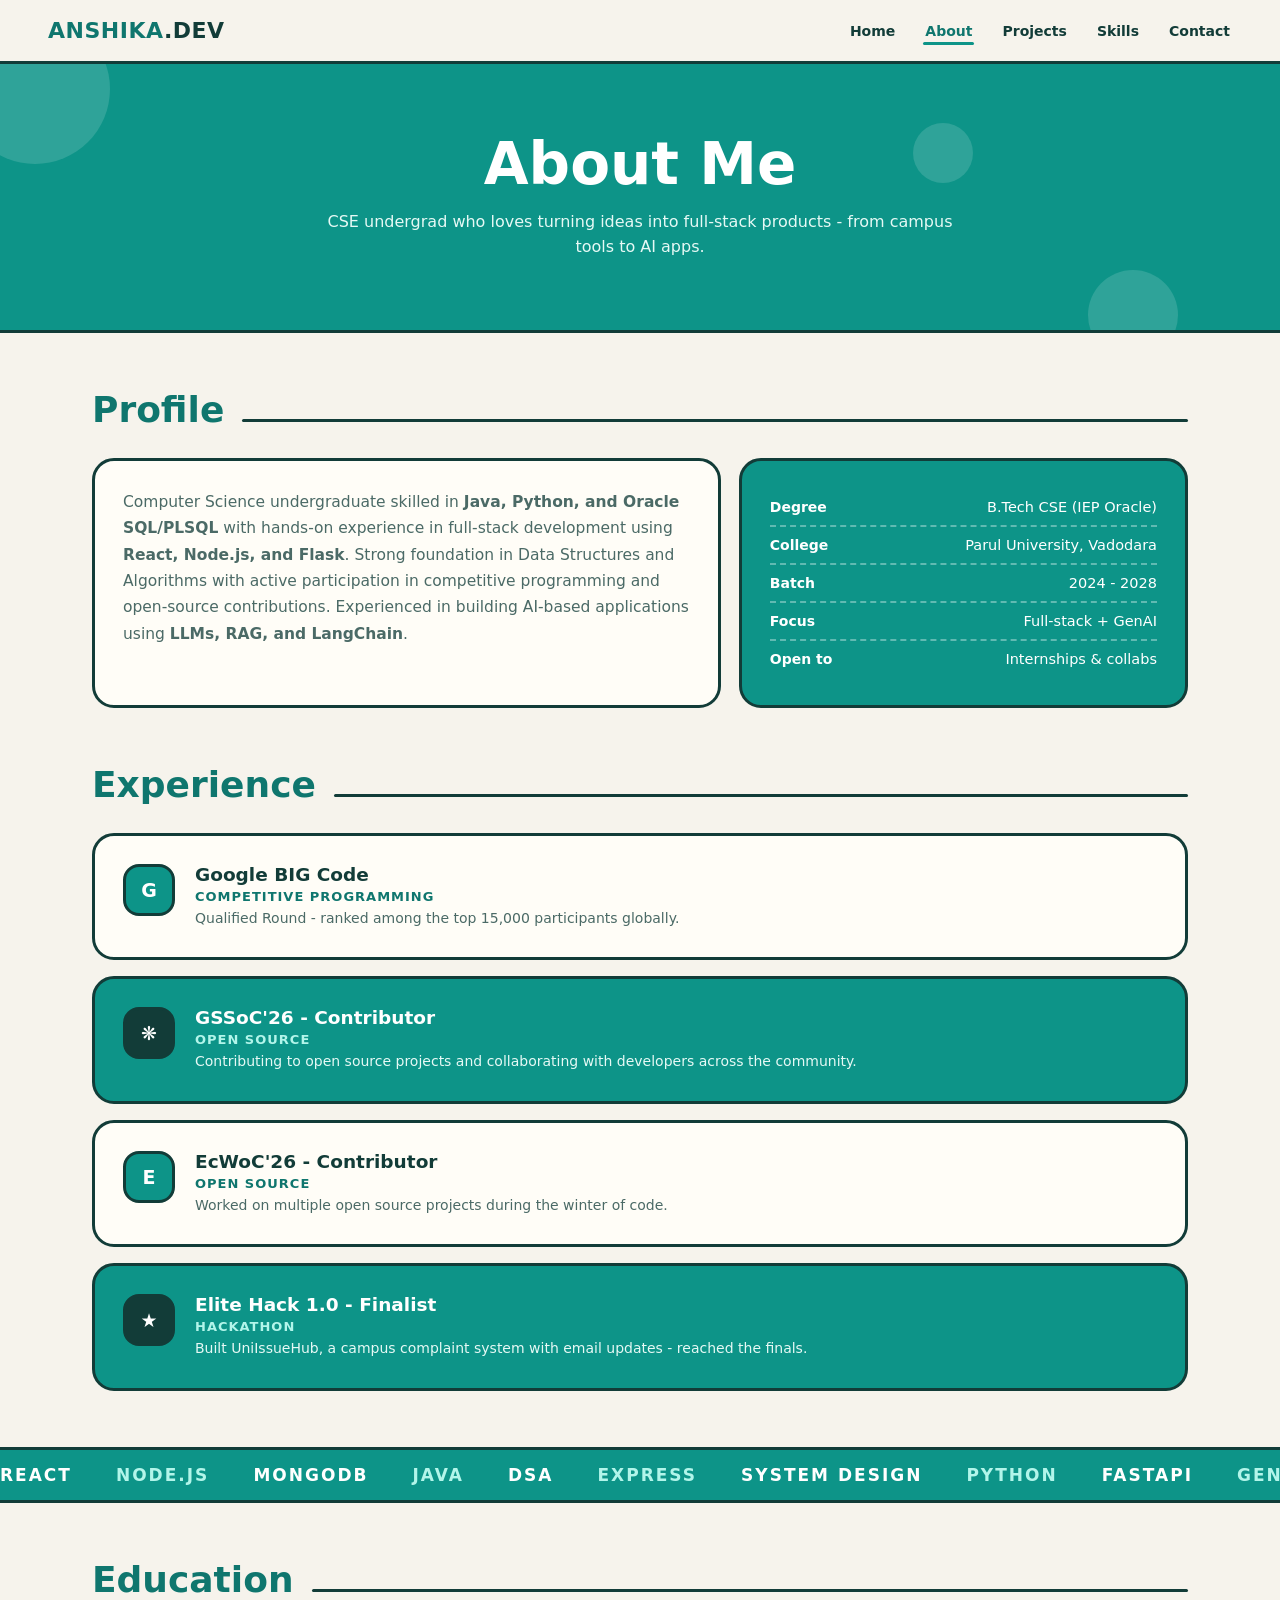
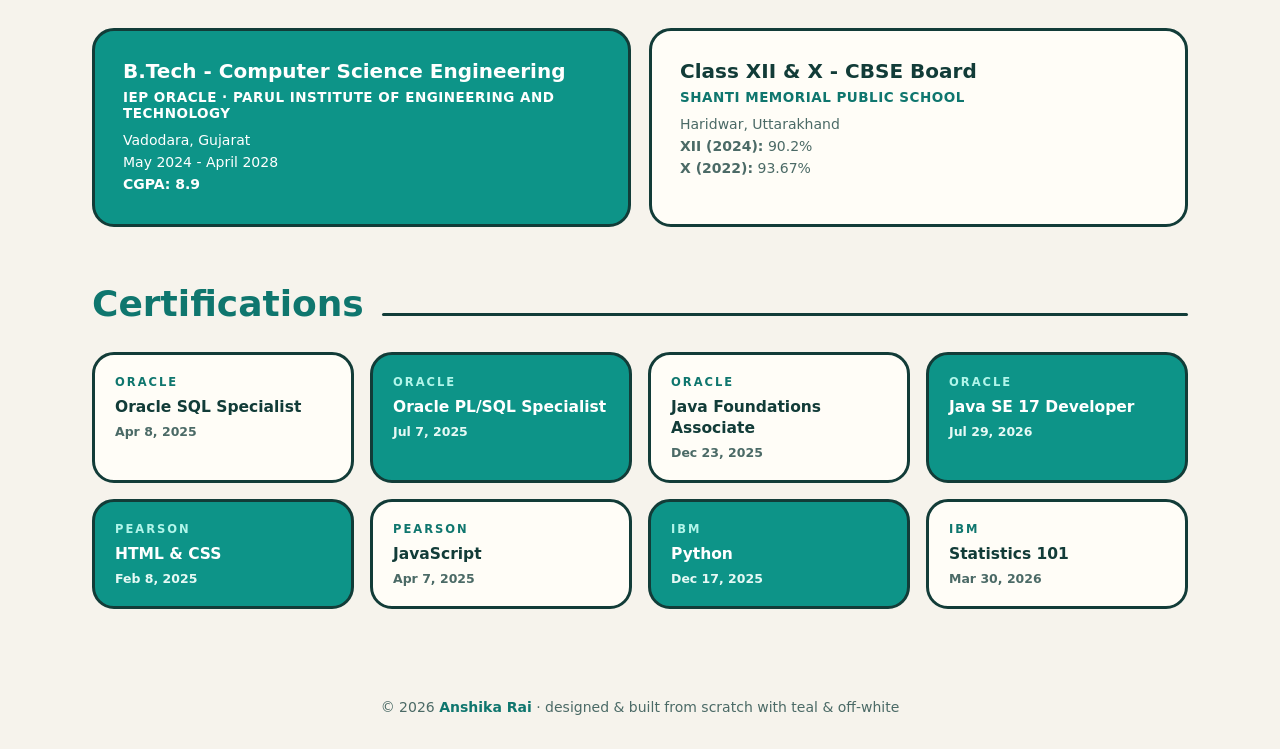
==== about.html @ 5244d3ee "Initial portfolio website" ====
<!DOCTYPE html>
<html lang="en">
<head>
<meta charset="UTF-8">
<meta name="viewport" content="width=device-width, initial-scale=1.0">
<title>About - Anshika Rai</title>
<link rel="stylesheet" href="css/style.css">
</head>
<body>
<header class="topbar">
  <a class="brand" href="index.html">ANSHIKA<span>.DEV</span></a>
  <nav>
      <a href="index.html" data-p="index">Home</a>
      <a href="about.html" data-p="about">About</a>
      <a href="projects.html" data-p="projects">Projects</a>
      <a href="skills.html" data-p="skills">Skills</a>
      <a href="contact.html" data-p="contact">Contact</a>
  </nav>
  <button class="burger" aria-label="Menu">☰</button>
</header>
<div class="mobile-nav">
      <a href="index.html" data-p="index">Home</a>
      <a href="about.html" data-p="about">About</a>
      <a href="projects.html" data-p="projects">Projects</a>
      <a href="skills.html" data-p="skills">Skills</a>
      <a href="contact.html" data-p="contact">Contact</a>
</div>
<script>document.querySelectorAll('[data-p="about"]').forEach(a=>a.classList.add('active'))</script>
<section class="strip">
  <div class="blob b1"></div><div class="blob b2"></div><div class="blob b3"></div>
  <h1>About Me</h1>
  <p>CSE undergrad who loves turning ideas into full-stack products - from campus tools to AI apps.</p>
</section>
<section class="wrap">
  <div class="sec-head reveal"><h2>Profile</h2><div class="rule"></div></div>
  <div class="about-lead">
    <div class="tile reveal">
      <p>Computer Science undergraduate skilled in <b>Java, Python, and Oracle SQL/PLSQL</b> with hands-on experience in full-stack development using <b>React, Node.js, and Flask</b>. Strong foundation in Data Structures and Algorithms with active participation in competitive programming and open-source contributions. Experienced in building AI-based applications using <b>LLMs, RAG, and LangChain</b>.</p>
    </div>
    <div class="tile teal reveal">
      <div class="fact"><b>Degree</b><span>B.Tech CSE (IEP Oracle)</span></div>
      <div class="fact"><b>College</b><span>Parul University, Vadodara</span></div>
      <div class="fact"><b>Batch</b><span>2024 - 2028</span></div>
      <div class="fact"><b>Focus</b><span>Full-stack + GenAI</span></div>
      <div class="fact"><b>Open to</b><span>Internships &amp; collabs</span></div>
    </div>
  </div>
</section>
<section class="wrap" style="padding-top:0">
  <div class="sec-head reveal"><h2>Experience</h2><div class="rule"></div></div>
  <div class="xp">
    <div class="tile reveal xp-row"><div class="badge">G</div><div><h3>Google BIG Code</h3><div class="org">COMPETITIVE PROGRAMMING</div><p>Qualified Round - ranked among the top 15,000 participants globally.</p></div></div>
    <div class="tile teal reveal xp-row alt"><div class="badge">❋</div><div><h3>GSSoC'26 - Contributor</h3><div class="org">OPEN SOURCE</div><p>Contributing to open source projects and collaborating with developers across the community.</p></div></div>
    <div class="tile reveal xp-row"><div class="badge">E</div><div><h3>EcWoC'26 - Contributor</h3><div class="org">OPEN SOURCE</div><p>Worked on multiple open source projects during the winter of code.</p></div></div>
    <div class="tile teal reveal xp-row alt"><div class="badge">★</div><div><h3>Elite Hack 1.0 - Finalist</h3><div class="org">HACKATHON</div><p>Built UniIssueHub, a campus complaint system with email updates - reached the finals.</p></div></div>
  </div>
</section>
<div class="marquee-band"><div class="marquee">
<span>REACT</span><span>NODE.JS</span><span>MONGODB</span><span>JAVA</span><span>DSA</span><span>EXPRESS</span><span>SYSTEM DESIGN</span><span>PYTHON</span><span>FASTAPI</span><span>GENAI</span><span>ORACLE SQL</span><span>LANGCHAIN</span>
<span>REACT</span><span>NODE.JS</span><span>MONGODB</span><span>JAVA</span><span>DSA</span><span>EXPRESS</span><span>SYSTEM DESIGN</span><span>PYTHON</span><span>FASTAPI</span><span>GENAI</span><span>ORACLE SQL</span><span>LANGCHAIN</span>
</div></div>
<section class="wrap">
  <div class="sec-head reveal"><h2>Education</h2><div class="rule"></div></div>
  <div class="edu-grid">
    <div class="tile teal reveal">
      <h3>B.Tech - Computer Science Engineering</h3>
      <div class="where">IEP ORACLE &middot; PARUL INSTITUTE OF ENGINEERING AND TECHNOLOGY</div>
      <div class="meta">Vadodara, Gujarat<br>May 2024 - April 2028<br><b>CGPA: 8.9</b></div>
    </div>
    <div class="tile reveal">
      <h3>Class XII &amp; X - CBSE Board</h3>
      <div class="where" style="color:var(--teal-deep)">SHANTI MEMORIAL PUBLIC SCHOOL</div>
      <div class="meta" style="color:var(--muted)">Haridwar, Uttarakhand<br><b>XII (2024):</b> 90.2%<br><b>X (2022):</b> 93.67%</div>
    </div>
  </div>
</section>
<section class="wrap" style="padding-top:0">
  <div class="sec-head reveal"><h2>Certifications</h2><div class="rule"></div></div>
  <div class="cert-grid" data-stagger>
    <div class="tile cert"><div class="issuer">ORACLE</div><h4>Oracle SQL Specialist</h4><div class="date">Apr 8, 2025</div></div>
    <div class="tile cert teal"><div class="issuer">ORACLE</div><h4>Oracle PL/SQL Specialist</h4><div class="date">Jul 7, 2025</div></div>
    <div class="tile cert"><div class="issuer">ORACLE</div><h4>Java Foundations Associate</h4><div class="date">Dec 23, 2025</div></div>
    <div class="tile cert teal"><div class="issuer">ORACLE</div><h4>Java SE 17 Developer</h4><div class="date">Jul 29, 2026</div></div>
    <div class="tile cert teal"><div class="issuer">PEARSON</div><h4>HTML &amp; CSS</h4><div class="date">Feb 8, 2025</div></div>
    <div class="tile cert"><div class="issuer">PEARSON</div><h4>JavaScript</h4><div class="date">Apr 7, 2025</div></div>
    <div class="tile cert teal"><div class="issuer">IBM</div><h4>Python</h4><div class="date">Dec 17, 2025</div></div>
    <div class="tile cert"><div class="issuer">IBM</div><h4>Statistics 101</h4><div class="date">Mar 30, 2026</div></div>
  </div>
</section>
<footer>&copy; 2026 <b>Anshika Rai</b> &middot; designed &amp; built from scratch with teal &amp; off-white</footer>
<script src="js/main.js"></script>
</body>
</html>
---- css/style.css ----
:root{
  --off:#f6f3ec; --card:#fffdf7; --ink:#123c38; --muted:#4b6a66;
  --teal:#0d9488; --teal-deep:#0f766e; --teal-soft:#b2f5ea; --teal-mist:#e6f9f5;
}
*{margin:0;padding:0;box-sizing:border-box}
html{scroll-behavior:smooth}
body{font-family:'Segoe UI',system-ui,sans-serif;background:var(--off);color:var(--ink);overflow-x:hidden}
a{color:inherit}

/* ---------- shared chrome ---------- */
.topbar{display:flex;justify-content:space-between;align-items:center;padding:18px 48px;border-bottom:3px solid var(--ink);background:var(--off);position:sticky;top:0;z-index:50}
.brand{font-weight:900;font-size:22px;color:var(--teal-deep);letter-spacing:.5px;text-decoration:none}
.brand span{color:var(--ink)}
.topbar nav{display:flex;gap:26px;align-items:center}
.topbar nav a{color:var(--ink);text-decoration:none;font-weight:700;font-size:14px;position:relative;padding:4px 2px}
.topbar nav a::after{content:'';position:absolute;left:0;bottom:-2px;width:0;height:3px;background:var(--teal);border-radius:2px;transition:width .25s}
.topbar nav a:hover::after,.topbar nav a.active::after{width:100%}
.topbar nav a.active{color:var(--teal-deep)}
.burger{display:none;background:none;border:3px solid var(--ink);border-radius:12px;padding:6px 10px;font-size:18px;cursor:pointer;color:var(--ink);font-weight:900}
.mobile-nav{display:none;flex-direction:column;background:var(--off);border-bottom:3px solid var(--ink);padding:10px 24px 18px;gap:4px}
.mobile-nav a{text-decoration:none;font-weight:800;font-size:16px;padding:10px 4px;border-bottom:2px solid rgba(18,60,56,.12)}
.mobile-nav a.active{color:var(--teal-deep)}
.mobile-nav.open{display:flex}

/* ---------- hero strips (teal bg / white text) ---------- */
.strip{background:var(--teal);border-bottom:3px solid var(--ink);padding:70px 32px;text-align:center;position:relative;overflow:hidden}
.strip.off{background:var(--off)}
.strip h1{font-size:clamp(34px,5vw,58px);font-weight:900;color:#fff;line-height:1.05}
.strip.off h1{color:var(--teal-deep)}
.strip p{color:var(--teal-mist);max-width:640px;margin:14px auto 0;font-size:16px;line-height:1.6}
.strip.off p{color:var(--muted)}
.strip .blob{position:absolute;border-radius:50%;background:rgba(255,255,255,.14);animation:drift 9s ease-in-out infinite}
.strip .b1{width:150px;height:150px;top:-50px;left:-40px}
.strip .b2{width:90px;height:90px;bottom:-30px;right:8%;animation-delay:1.6s}
.strip .b3{width:60px;height:60px;top:22%;right:24%;animation-delay:3s}
@keyframes drift{0%,100%{transform:translateY(0) scale(1)}50%{transform:translateY(-16px) scale(1.07)}}

/* ---------- generic layout ---------- */
.wrap{max-width:1160px;margin:0 auto;padding:56px 32px}
.sec-head{display:flex;align-items:baseline;gap:18px;margin-bottom:28px}
.sec-head h2{font-size:clamp(26px,3.4vw,36px);font-weight:900;color:var(--teal-deep)}
.sec-head .rule{flex:1;height:3px;background:var(--ink);border-radius:2px}
.reveal{opacity:0;transform:translateY(34px);transition:opacity .7s,transform .7s}
.reveal.in{opacity:1;transform:none}

/* ---------- tiles / cards ---------- */
.tile{border:3px solid var(--ink);border-radius:22px;padding:28px;background:var(--card);position:relative;overflow:hidden;transition:transform .3s,box-shadow .3s}
.tile:hover{transform:translateY(-7px);box-shadow:9px 9px 0 var(--ink)}
.tile.teal{background:var(--teal);color:#fff}
.tile.teal:hover{box-shadow:9px 9px 0 var(--ink)}
.tile.dark{background:var(--ink);color:#fff}
.grid2{display:grid;grid-template-columns:1fr 1fr;gap:18px}
.grid3{display:grid;grid-template-columns:repeat(3,1fr);gap:18px}
.grid4{display:grid;grid-template-columns:repeat(4,1fr);gap:18px}

/* ---------- home bento ---------- */
.bento{max-width:1160px;margin:0 auto;padding:56px 32px 30px;display:grid;grid-template-columns:repeat(4,1fr);gap:18px}
.bento .tile{animation:pop .7s cubic-bezier(.2,.9,.3,1.2) both}
@keyframes pop{from{opacity:0;transform:translateY(30px) scale(.96)}to{opacity:1;transform:none}}
.t-name{grid-column:span 3;background:var(--teal);color:#fff;animation-delay:.05s}
.t-name .hello{font-size:15px;font-weight:800;letter-spacing:3px;color:var(--teal-soft)}
.t-name h1{font-size:clamp(38px,5vw,64px);font-weight:900;line-height:1.02;margin:12px 0 6px}
.t-name .typing{font-size:clamp(16px,2vw,21px);font-weight:800;color:var(--teal-soft);min-height:28px}
.t-name .typing .cursor{display:inline-block;width:3px;background:var(--teal-soft);animation:blink 1s steps(1) infinite;color:transparent}
@keyframes blink{50%{opacity:0}}
.t-name p{color:var(--teal-mist);font-size:15px;max-width:480px;line-height:1.6;margin-top:10px}
.t-photo{display:flex;align-items:center;justify-content:center;animation-delay:.12s}
.avatar{width:112px;height:112px;border-radius:50%;background:linear-gradient(135deg,var(--teal),#14b8a6);display:flex;align-items:center;justify-content:center;font-size:44px;font-weight:900;color:#fff;border:3px solid var(--ink);animation:bob 4s ease-in-out infinite}
@keyframes bob{0%,100%{transform:translateY(0)}50%{transform:translateY(-10px)}}
.t-cgpa{animation-delay:.18s}
.t-cgpa .big{font-size:56px;font-weight:900;color:var(--teal-deep);line-height:1}
.t-cgpa .lbl{font-weight:800;font-size:13px;letter-spacing:2px;color:var(--muted);margin-top:8px}
.t-edu{grid-column:span 2;animation-delay:.24s}
.t-edu h3{color:var(--teal-deep);font-size:20px;margin-bottom:8px}
.t-edu p{color:var(--muted);font-size:14.5px;line-height:1.6}
.t-cta{background:var(--ink);color:#fff;display:flex;flex-direction:column;justify-content:center;animation-delay:.3s}
.t-cta h3{font-size:21px;margin-bottom:10px}
.t-cta a{color:#5eead4;font-weight:800;text-decoration:none;font-size:13.5px;word-break:break-word}
.t-cta a:hover{text-decoration:underline}

/* explore tiles */
.explore{max-width:1160px;margin:0 auto;padding:24px 32px 64px;display:grid;grid-template-columns:repeat(4,1fr);gap:18px}
.x-card{text-decoration:none;text-align:center;padding:26px 18px}
.x-card .ic{font-size:30px}
.x-card h3{margin:10px 0 4px;font-size:18px}
.x-card p{font-size:13px;color:var(--muted);line-height:1.5}
.x-card.teal p{color:var(--teal-mist)}
.x-card .go{display:inline-block;margin-top:12px;font-weight:900;font-size:13px;letter-spacing:1px;color:var(--teal-deep)}
.x-card.teal .go{color:#fff}

/* ---------- marquee ---------- */
.marquee-band{background:var(--teal);border-top:3px solid var(--ink);border-bottom:3px solid var(--ink);overflow:hidden;padding:15px 0}
.marquee{display:flex;gap:44px;white-space:nowrap;animation:mscroll 20s linear infinite;width:max-content}
.marquee span{color:#fff;font-weight:900;font-size:17px;letter-spacing:2px}
.marquee span:nth-child(even){color:var(--teal-soft)}
@keyframes mscroll{to{transform:translateX(-50%)}}

/* ---------- about page ---------- */
.about-lead{display:grid;grid-template-columns:1.4fr 1fr;gap:18px}
.about-lead .tile p{font-size:15.5px;line-height:1.7;color:var(--muted)}
.about-lead .tile.teal p{color:var(--teal-mist)}
.fact{display:flex;justify-content:space-between;align-items:center;padding:10px 0;border-bottom:2px dashed rgba(255,255,255,.35);font-size:14.5px}
.fact:last-child{border-bottom:none}
.fact b{font-size:14px}
.xp{display:flex;flex-direction:column;gap:16px}
.xp-row{display:flex;gap:20px;align-items:flex-start}
.xp-row .badge{min-width:52px;height:52px;border-radius:16px;border:3px solid var(--ink);display:flex;align-items:center;justify-content:center;font-weight:900;font-size:19px;background:var(--teal);color:#fff;flex-shrink:0}
.xp-row.alt .badge{background:var(--ink)}
.xp-row h3{font-size:18.5px;margin-bottom:4px}
.xp-row .org{font-size:13px;font-weight:800;letter-spacing:1px;color:var(--teal-deep)}
.xp-row.alt .org{color:var(--teal-soft)}
.xp-row p{font-size:14px;line-height:1.6;color:var(--muted);margin-top:3px}
.xp-row.alt p{color:var(--teal-mist)}
.edu-grid{display:grid;grid-template-columns:1fr 1fr;gap:18px}
.edu-grid h3{font-size:20px;margin-bottom:6px}
.edu-grid .where{font-weight:800;font-size:13.5px;letter-spacing:.5px}
.edu-grid .meta{margin-top:8px;font-size:14px;line-height:1.6}
.cert-grid{display:grid;grid-template-columns:repeat(4,1fr);gap:16px}
.cert{padding:20px;text-align:left}
.cert .issuer{font-size:11.5px;font-weight:900;letter-spacing:2px;color:var(--teal-deep)}
.cert.teal .issuer{color:var(--teal-soft)}
.cert h4{font-size:15.5px;margin:8px 0 6px;line-height:1.35}
.cert .date{font-size:12.5px;font-weight:700;color:var(--muted)}
.cert.teal .date{color:var(--teal-mist)}

/* ---------- projects page ---------- */
.proj-list{display:flex;flex-direction:column;gap:26px}
.proj-card{display:grid;grid-template-columns:110px 1fr;gap:26px;padding:34px}
.proj-card .pnum{font-size:56px;font-weight:900;color:var(--teal);line-height:1;opacity:.9}
.proj-card.teal .pnum{color:var(--teal-soft)}
.proj-card h3{font-size:26px;margin-bottom:4px}
.proj-card .stack{font-size:13px;font-weight:800;letter-spacing:.5px;color:var(--teal-deep);margin-bottom:12px}
.proj-card.teal .stack{color:var(--teal-soft)}
.proj-card ul{list-style:none;display:flex;flex-direction:column;gap:7px;margin:10px 0 16px}
.proj-card li{font-size:14.5px;line-height:1.55;color:var(--muted);padding-left:20px;position:relative}
.proj-card.teal li{color:var(--teal-mist)}
.proj-card li::before{content:'▸';position:absolute;left:0;color:var(--teal)}
.proj-card.teal li::before{color:var(--teal-soft)}
.btn{display:inline-flex;align-items:center;gap:8px;background:var(--ink);color:#fff;text-decoration:none;font-weight:800;font-size:13.5px;padding:11px 20px;border-radius:999px;border:3px solid var(--ink);transition:transform .25s,box-shadow .25s}
.btn:hover{transform:translateY(-3px);box-shadow:5px 5px 0 rgba(18,60,56,.35)}
.proj-card.teal .btn{background:#fff;color:var(--teal-deep);border-color:#fff}
.tags{display:flex;gap:8px;flex-wrap:wrap;margin-top:14px}
.tag{font-size:11.5px;font-weight:800;padding:5px 12px;border-radius:999px;background:rgba(13,148,136,.12);color:var(--teal-deep)}
.proj-card.teal .tag{background:rgba(255,255,255,.2);color:#fff}

/* ---------- skills page ---------- */
.skill-grid{display:grid;grid-template-columns:repeat(3,1fr);gap:18px}
.skill-card h3{font-size:19px;margin-bottom:4px}
.skill-card .sub{font-size:12px;font-weight:800;letter-spacing:2px;color:var(--teal-deep);margin-bottom:14px}
.skill-card.teal .sub{color:var(--teal-soft)}
.chips{display:flex;gap:8px;flex-wrap:wrap}
.chip{font-size:13px;font-weight:800;padding:7px 14px;border-radius:999px;border:2.5px solid var(--ink);background:var(--off);color:var(--ink);transition:transform .2s,background .2s,color .2s}
.chip:hover{transform:translateY(-3px) rotate(-1deg);background:var(--teal);color:#fff;border-color:var(--teal)}
.skill-card.teal .chip{border-color:#fff;background:transparent;color:#fff}
.skill-card.teal .chip:hover{background:#fff;color:var(--teal-deep)}

/* ---------- contact page ---------- */
.contact-grid{display:grid;grid-template-columns:repeat(3,1fr);gap:18px}
.c-card{text-decoration:none;text-align:center;padding:30px 20px;display:block}
.c-card .ic{font-size:32px}
.c-card h3{margin:10px 0 4px;font-size:17px}
.c-card p{font-size:13px;color:var(--muted);word-break:break-word;line-height:1.5}
.c-card.teal p{color:var(--teal-mist)}
.c-card .go{display:inline-block;margin-top:12px;font-weight:900;font-size:13px;letter-spacing:1px;color:var(--teal-deep)}
.c-card.teal .go{color:#fff}

footer{text-align:center;padding:34px 20px;color:var(--muted);font-size:14px}
footer b{color:var(--teal-deep)}

/* ---------- responsive ---------- */
@media(max-width:900px){
  .topbar{padding:14px 22px}
  .topbar nav{display:none}
  .burger{display:block}
  .bento,.explore{grid-template-columns:repeat(2,1fr);padding-left:20px;padding-right:20px}
  .t-name,.t-edu{grid-column:span 2}
  .wrap{padding:44px 20px}
  .grid2,.grid3,.grid4,.edu-grid,.skill-grid,.contact-grid,.about-lead{grid-template-columns:1fr}
  .cert-grid{grid-template-columns:repeat(2,1fr)}
  .proj-card{grid-template-columns:1fr;padding:26px;gap:12px}
  .strip{padding:56px 20px}
}
@media(max-width:480px){
  .bento,.explore{grid-template-columns:1fr}
  .t-name,.t-edu{grid-column:span 1}
  .cert-grid{grid-template-columns:1fr}
}

/* svg icons */
.ic{color:var(--teal-deep);display:flex;justify-content:center}
.ic svg{width:32px;height:32px;stroke:currentColor;fill:none;stroke-width:2;stroke-linecap:round;stroke-linejoin:round}
.tile.teal .ic{color:#fff}
.tile.dark .ic{color:#5eead4}
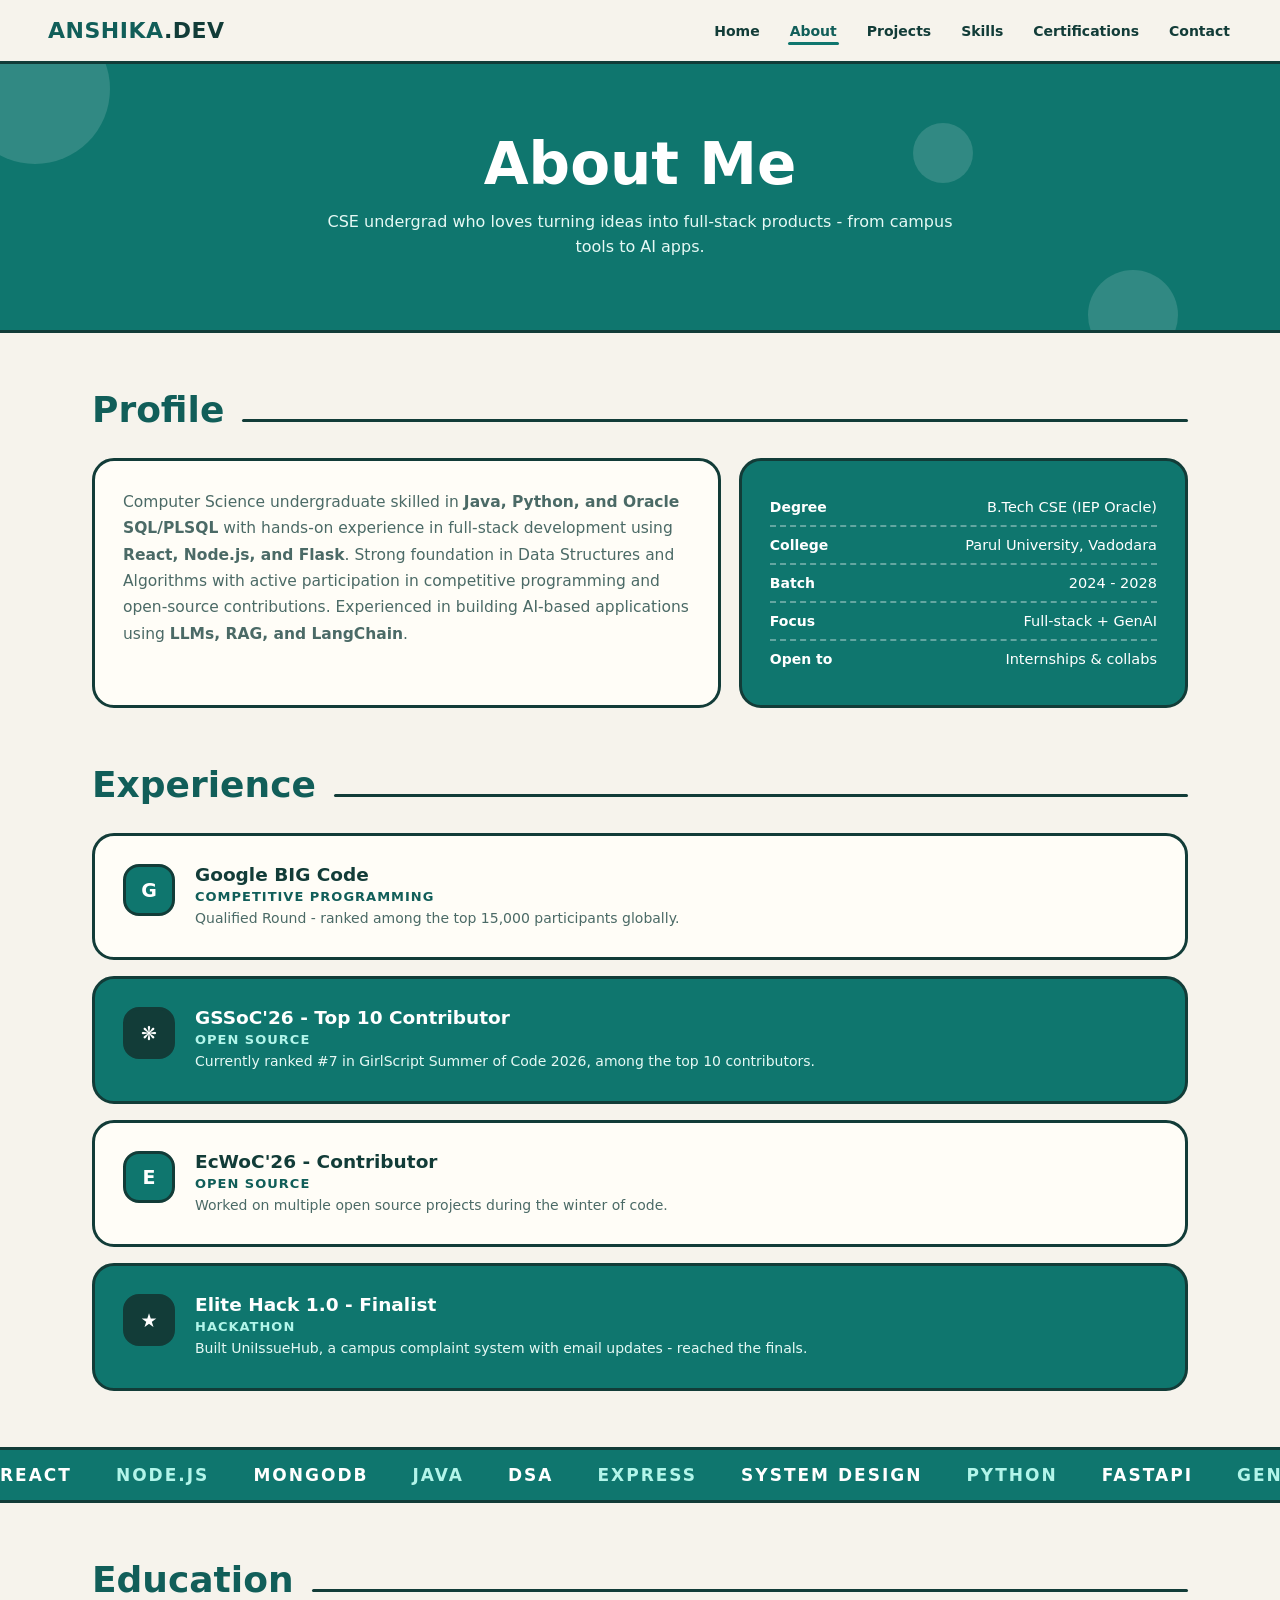
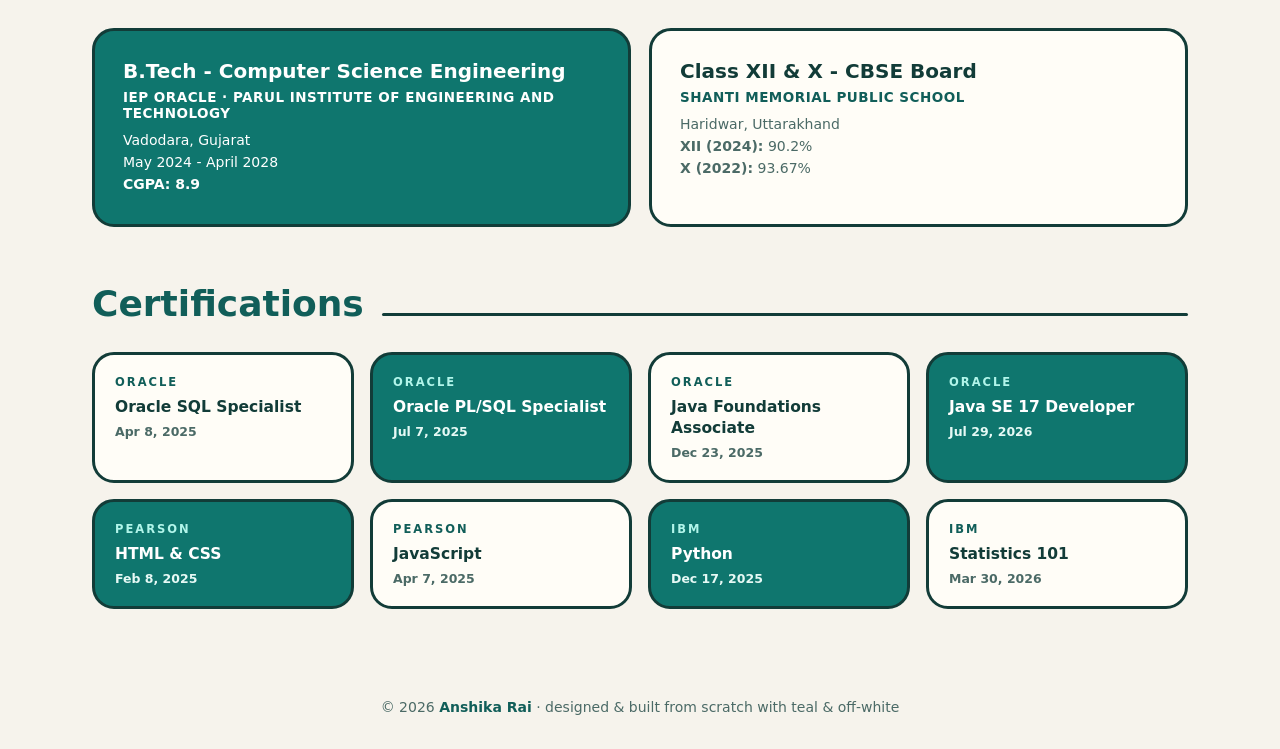
==== commit 6d77dc34: "Portfolio website with certifications page" ====
--- a/about.html
+++ b/about.html
@@ -14,6 +14,7 @@
       <a href="about.html" data-p="about">About</a>
       <a href="projects.html" data-p="projects">Projects</a>
       <a href="skills.html" data-p="skills">Skills</a>
+      <a href="certifications.html" data-p="certifications">Certifications</a>
       <a href="contact.html" data-p="contact">Contact</a>
   </nav>
   <button class="burger" aria-label="Menu">☰</button>
@@ -23,6 +24,7 @@
       <a href="about.html" data-p="about">About</a>
       <a href="projects.html" data-p="projects">Projects</a>
       <a href="skills.html" data-p="skills">Skills</a>
+      <a href="certifications.html" data-p="certifications">Certifications</a>
       <a href="contact.html" data-p="contact">Contact</a>
 </div>
 <script>document.querySelectorAll('[data-p="about"]').forEach(a=>a.classList.add('active'))</script>
@@ -50,7 +52,7 @@
   <div class="sec-head reveal"><h2>Experience</h2><div class="rule"></div></div>
   <div class="xp">
     <div class="tile reveal xp-row"><div class="badge">G</div><div><h3>Google BIG Code</h3><div class="org">COMPETITIVE PROGRAMMING</div><p>Qualified Round - ranked among the top 15,000 participants globally.</p></div></div>
-    <div class="tile teal reveal xp-row alt"><div class="badge">❋</div><div><h3>GSSoC'26 - Contributor</h3><div class="org">OPEN SOURCE</div><p>Contributing to open source projects and collaborating with developers across the community.</p></div></div>
+    <div class="tile teal reveal xp-row alt"><div class="badge">❋</div><div><h3>GSSoC'26 - Top 10 Contributor</h3><div class="org">OPEN SOURCE</div><p>Currently ranked #7 in GirlScript Summer of Code 2026, among the top 10 contributors.</p></div></div>
     <div class="tile reveal xp-row"><div class="badge">E</div><div><h3>EcWoC'26 - Contributor</h3><div class="org">OPEN SOURCE</div><p>Worked on multiple open source projects during the winter of code.</p></div></div>
     <div class="tile teal reveal xp-row alt"><div class="badge">★</div><div><h3>Elite Hack 1.0 - Finalist</h3><div class="org">HACKATHON</div><p>Built UniIssueHub, a campus complaint system with email updates - reached the finals.</p></div></div>
   </div>
--- a/css/style.css
+++ b/css/style.css
@@ -1,6 +1,6 @@
 :root{
   --off:#f6f3ec; --card:#fffdf7; --ink:#123c38; --muted:#4b6a66;
-  --teal:#0d9488; --teal-deep:#0f766e; --teal-soft:#b2f5ea; --teal-mist:#e6f9f5;
+  --teal:#0f766e; --teal-deep:#115e59; --teal-soft:#b2f5ea; --teal-mist:#e6f9f5;
 }
 *{margin:0;padding:0;box-sizing:border-box}
 html{scroll-behavior:smooth}
@@ -65,7 +65,7 @@
 @keyframes blink{50%{opacity:0}}
 .t-name p{color:var(--teal-mist);font-size:15px;max-width:480px;line-height:1.6;margin-top:10px}
 .t-photo{display:flex;align-items:center;justify-content:center;animation-delay:.12s}
-.avatar{width:112px;height:112px;border-radius:50%;background:linear-gradient(135deg,var(--teal),#14b8a6);display:flex;align-items:center;justify-content:center;font-size:44px;font-weight:900;color:#fff;border:3px solid var(--ink);animation:bob 4s ease-in-out infinite}
+.avatar{width:112px;height:112px;border-radius:50%;background:linear-gradient(135deg,var(--teal),#0d9488);display:flex;align-items:center;justify-content:center;font-size:44px;font-weight:900;color:#fff;border:3px solid var(--ink);animation:bob 4s ease-in-out infinite}
 @keyframes bob{0%,100%{transform:translateY(0)}50%{transform:translateY(-10px)}}
 .t-cgpa{animation-delay:.18s}
 .t-cgpa .big{font-size:56px;font-weight:900;color:var(--teal-deep);line-height:1}
@@ -140,7 +140,7 @@
 .btn:hover{transform:translateY(-3px);box-shadow:5px 5px 0 rgba(18,60,56,.35)}
 .proj-card.teal .btn{background:#fff;color:var(--teal-deep);border-color:#fff}
 .tags{display:flex;gap:8px;flex-wrap:wrap;margin-top:14px}
-.tag{font-size:11.5px;font-weight:800;padding:5px 12px;border-radius:999px;background:rgba(13,148,136,.12);color:var(--teal-deep)}
+.tag{font-size:11.5px;font-weight:800;padding:5px 12px;border-radius:999px;background:rgba(15,118,110,.12);color:var(--teal-deep)}
 .proj-card.teal .tag{background:rgba(255,255,255,.2);color:#fff}
 
 /* ---------- skills page ---------- */
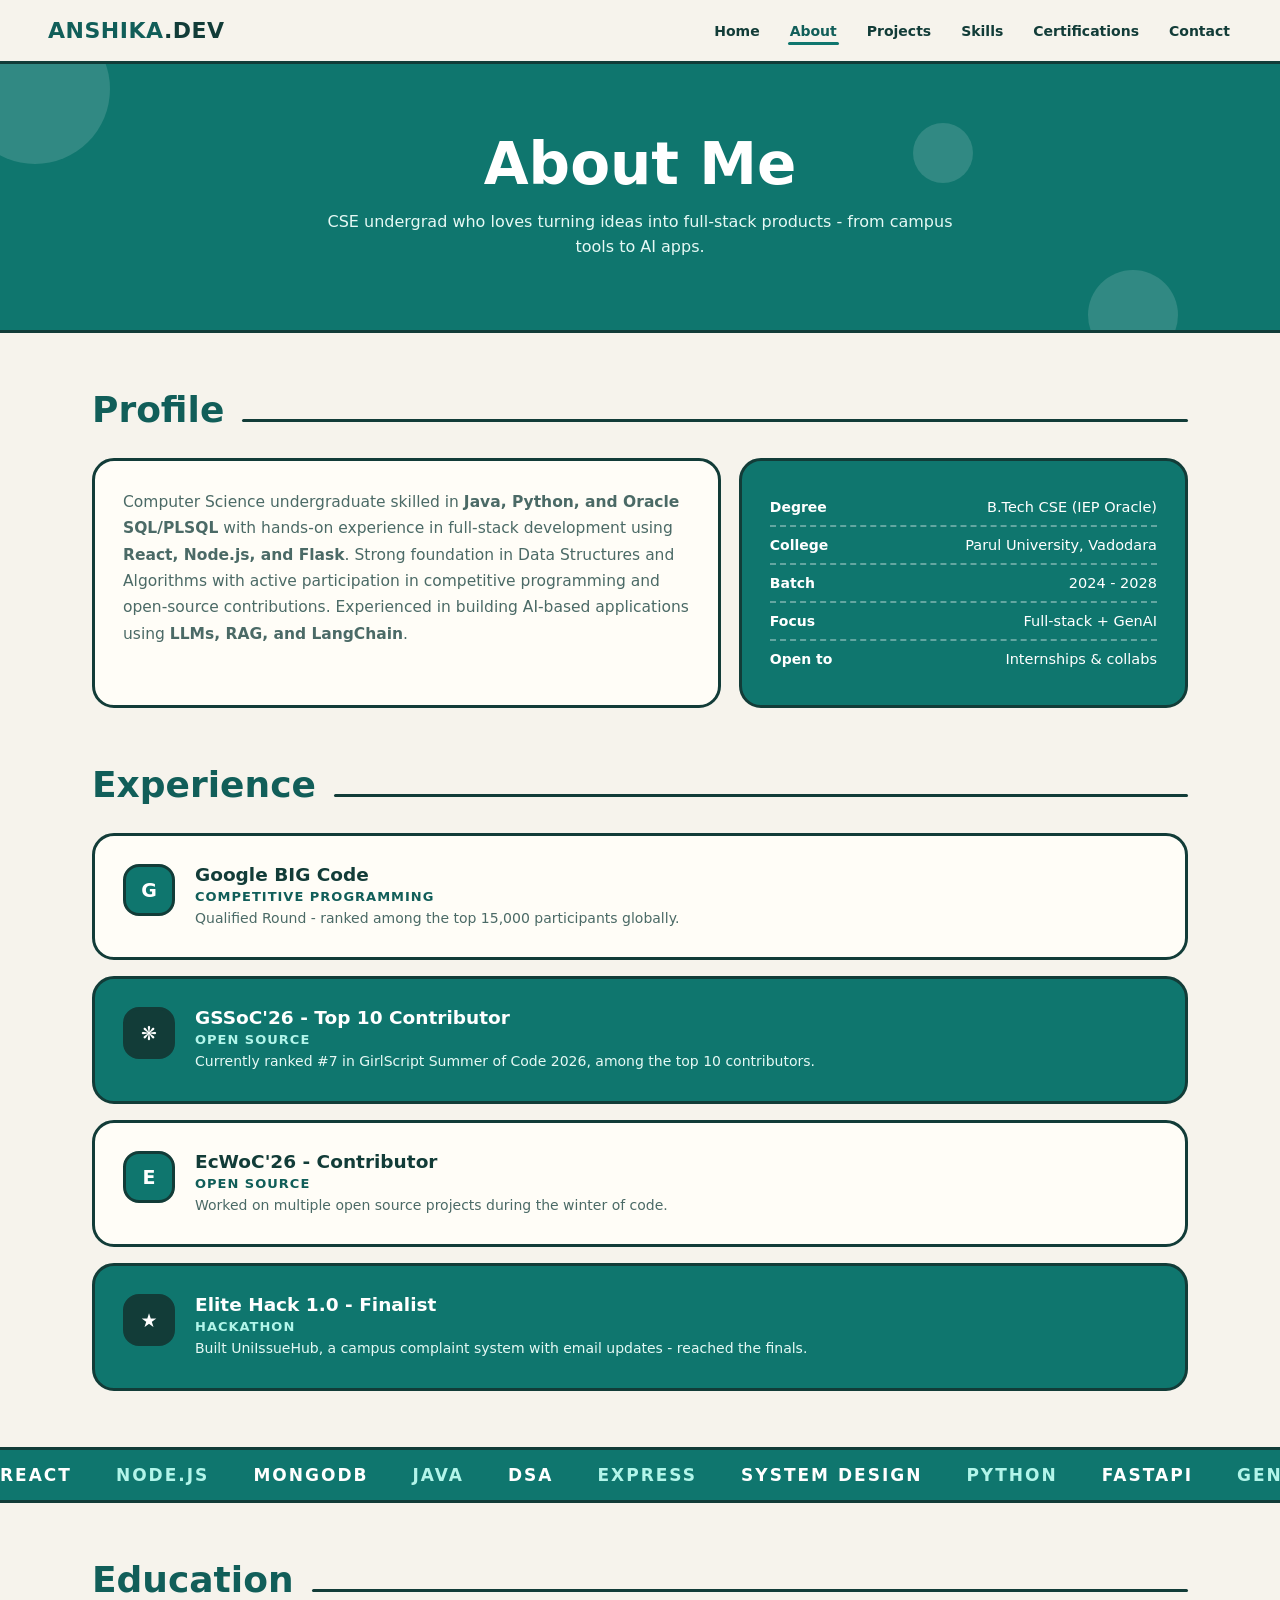
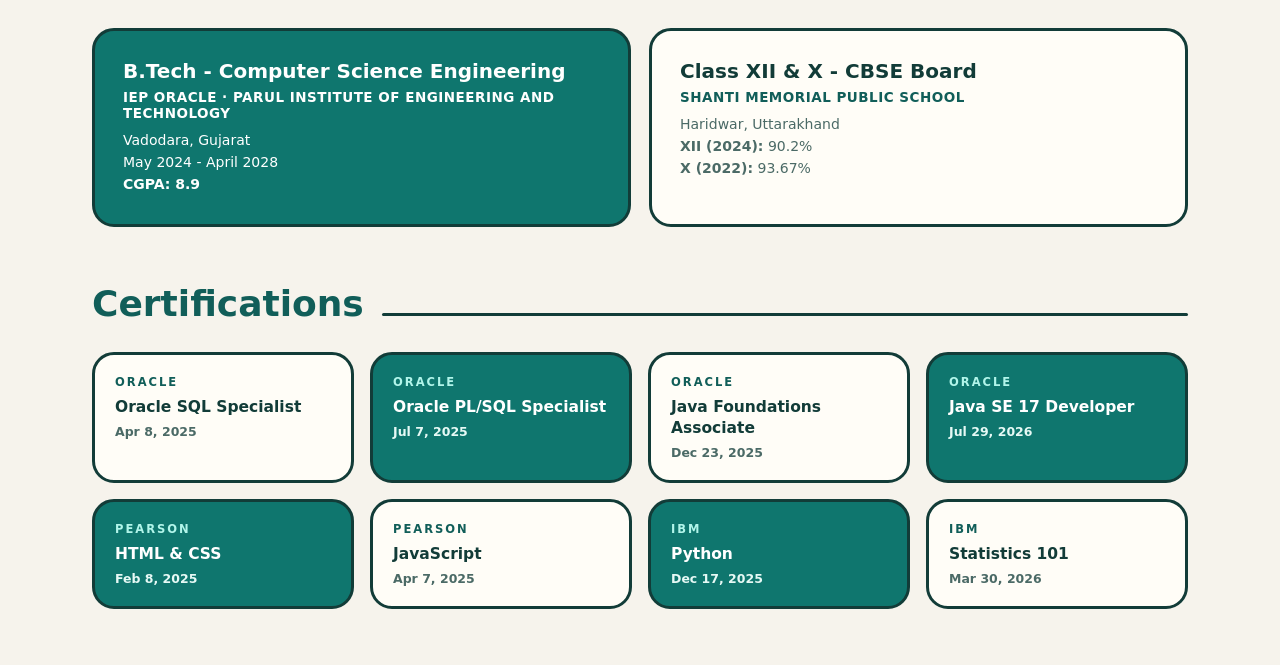
==== commit ef575268: "Portfolio website complete" ====
--- a/about.html
+++ b/about.html
@@ -89,7 +89,6 @@
     <div class="tile cert"><div class="issuer">IBM</div><h4>Statistics 101</h4><div class="date">Mar 30, 2026</div></div>
   </div>
 </section>
-<footer>&copy; 2026 <b>Anshika Rai</b> &middot; designed &amp; built from scratch with teal &amp; off-white</footer>
 <script src="js/main.js"></script>
 </body>
 </html>
--- a/css/style.css
+++ b/css/style.css
@@ -65,7 +65,7 @@
 @keyframes blink{50%{opacity:0}}
 .t-name p{color:var(--teal-mist);font-size:15px;max-width:480px;line-height:1.6;margin-top:10px}
 .t-photo{display:flex;align-items:center;justify-content:center;animation-delay:.12s}
-.avatar{width:112px;height:112px;border-radius:50%;background:linear-gradient(135deg,var(--teal),#0d9488);display:flex;align-items:center;justify-content:center;font-size:44px;font-weight:900;color:#fff;border:3px solid var(--ink);animation:bob 4s ease-in-out infinite}
+.avatar{width:112px;height:112px;border-radius:50%;object-fit:cover;object-position:center 20%;background:linear-gradient(135deg,var(--teal),#0d9488);border:3px solid var(--ink);animation:bob 4s ease-in-out infinite}
 @keyframes bob{0%,100%{transform:translateY(0)}50%{transform:translateY(-10px)}}
 .t-cgpa{animation-delay:.18s}
 .t-cgpa .big{font-size:56px;font-weight:900;color:var(--teal-deep);line-height:1}
@@ -191,3 +191,7 @@
 .ic svg{width:32px;height:32px;stroke:currentColor;fill:none;stroke-width:2;stroke-linecap:round;stroke-linejoin:round}
 .tile.teal .ic{color:#fff}
 .tile.dark .ic{color:#5eead4}
+
+/* secondary ghost button (e.g. GitHub next to View Live) */
+.btn.ghost{background:transparent;color:var(--ink);border-color:var(--ink);margin-left:10px}
+.proj-card.teal .btn.ghost{background:transparent;color:#fff;border-color:#fff}
